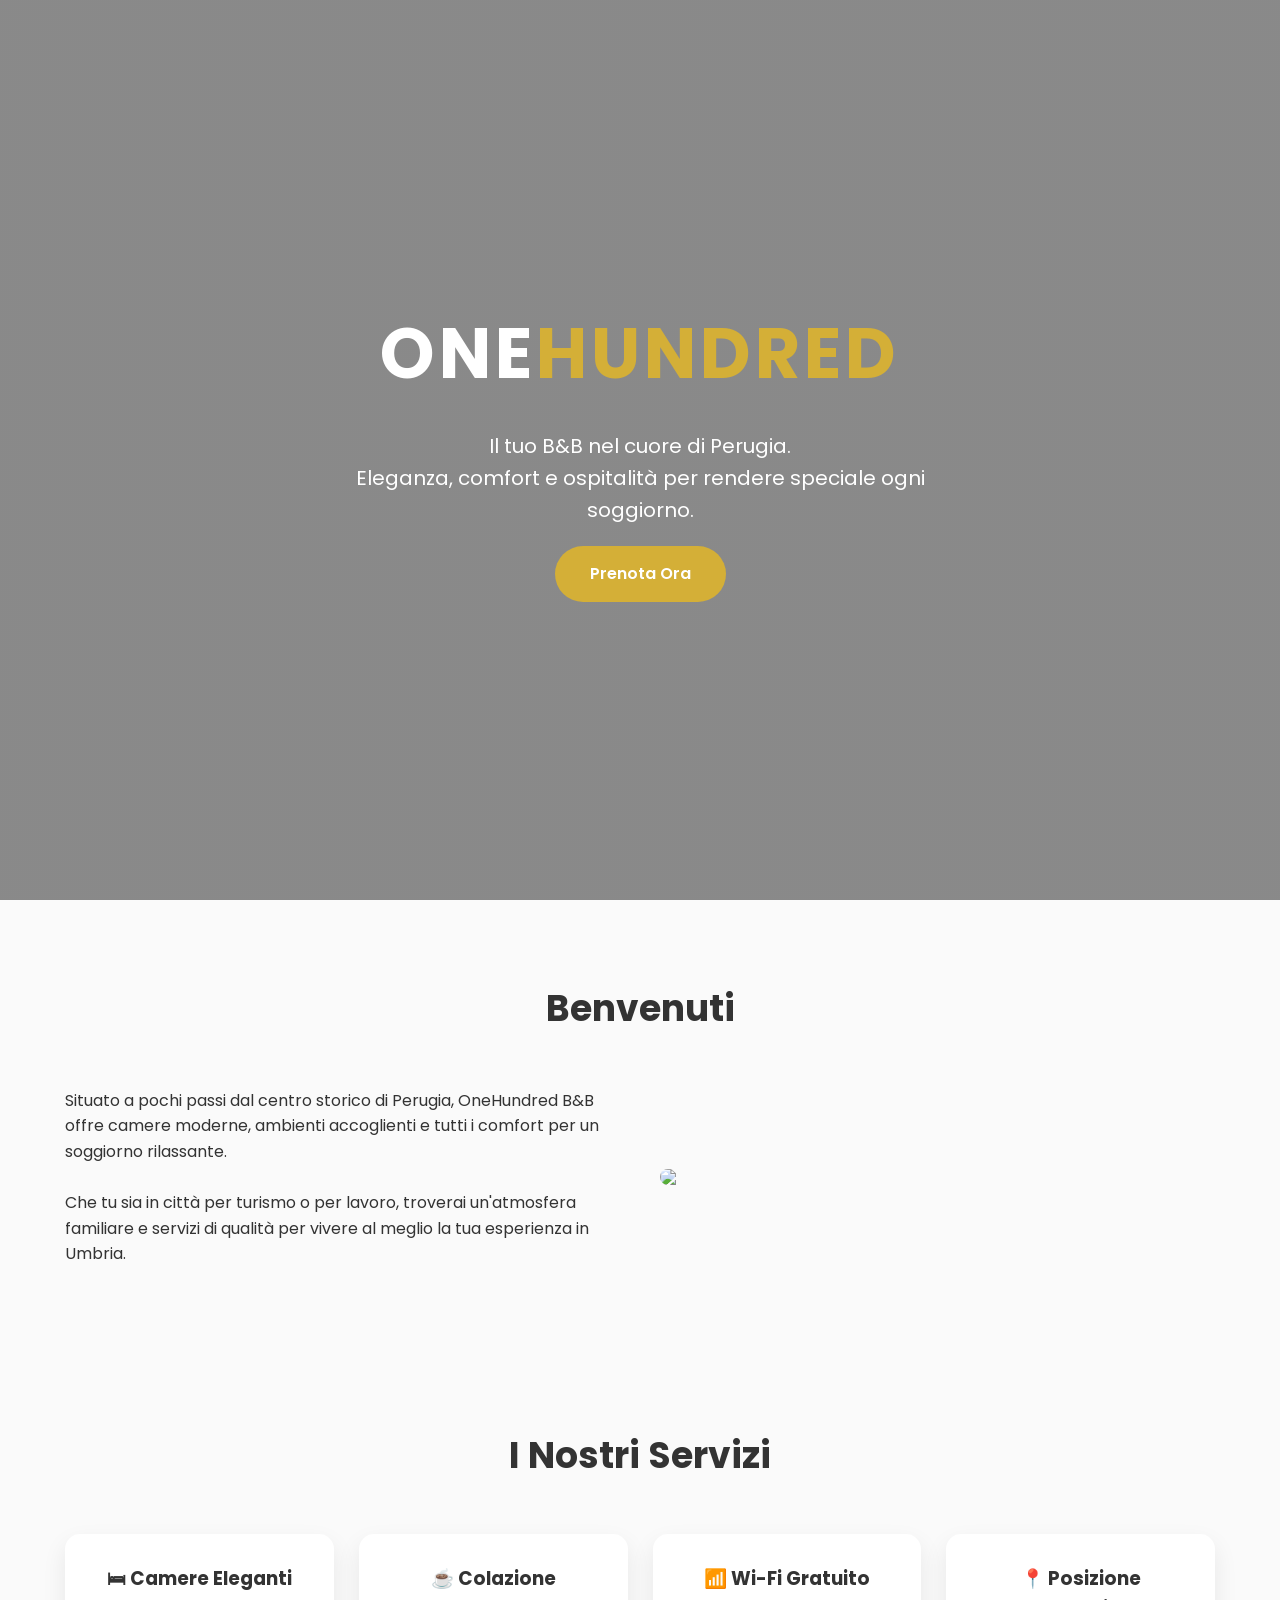
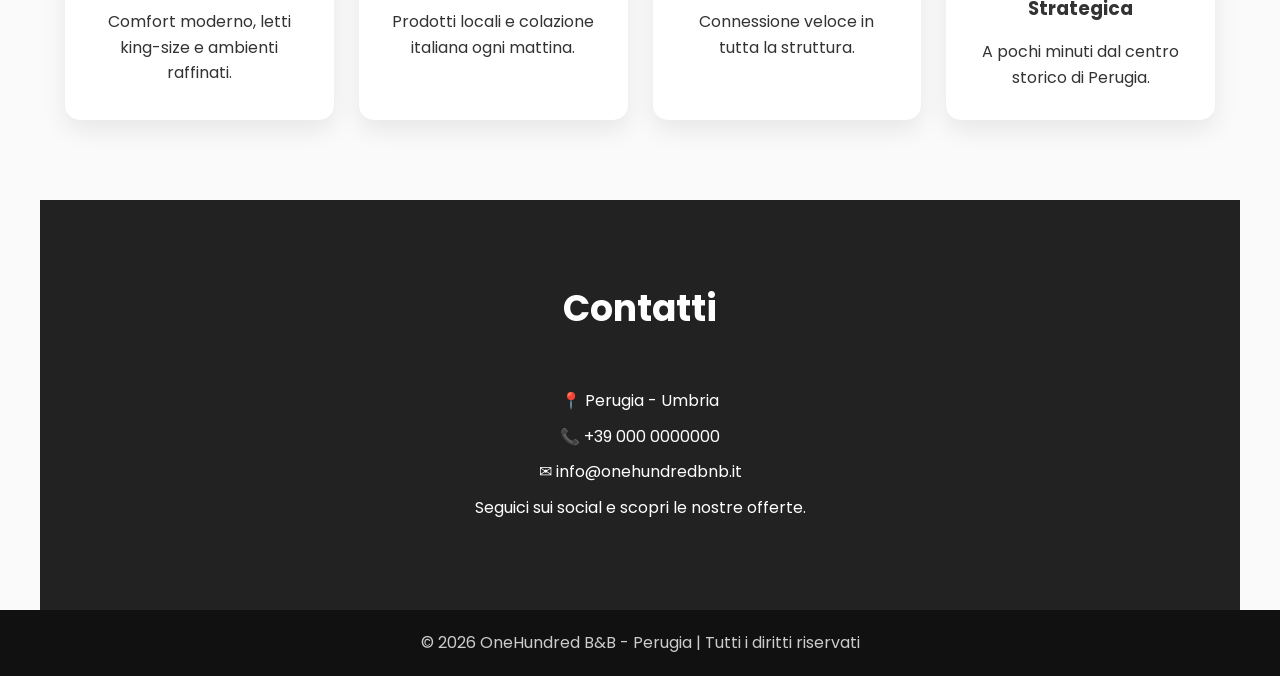
==== Index.html @ 56aeae82 "Add initial HTML structure for OneHundred B&B website This HTML file contains the structure and styl" ====
<!DOCTYPE html>
<html lang="it">
<head>
<meta charset="UTF-8">
<meta name="viewport" content="width=device-width, initial-scale=1.0">
<title>OneHundred B&B - Perugia</title>

<link href="https://fonts.googleapis.com/css2?family=Poppins:wght@300;400;600;700&display=swap" rel="stylesheet">

<style>
*{
    margin:0;
    padding:0;
    box-sizing:border-box;
}

body{
    font-family:'Poppins',sans-serif;
    color:#333;
    line-height:1.6;
    background:#fafafa;
}

header{
    height:100vh;
    background:
        linear-gradient(rgba(0,0,0,.45),rgba(0,0,0,.45)),
        url("https://images.unsplash.com/photo-1506744038136-46273834b3fb?auto=format&fit=crop&w=1600&q=80")
        center/cover;
    display:flex;
    justify-content:center;
    align-items:center;
    text-align:center;
    color:white;
}

.hero{
    max-width:700px;
    padding:20px;
}

.hero h1{
    font-size:70px;
    letter-spacing:4px;
}

.hero span{
    color:#d4af37;
}

.hero p{
    margin:20px 0;
    font-size:20px;
}

.btn{
    display:inline-block;
    background:#d4af37;
    color:white;
    padding:15px 35px;
    border-radius:40px;
    text-decoration:none;
    transition:.3s;
    font-weight:600;
}

.btn:hover{
    background:#b8922d;
}

section{
    max-width:1200px;
    margin:auto;
    padding:80px 25px;
}

h2{
    text-align:center;
    margin-bottom:50px;
    font-size:36px;
}

.about{
    display:grid;
    grid-template-columns:1fr 1fr;
    gap:40px;
    align-items:center;
}

.about img{
    width:100%;
    border-radius:15px;
}

.services{
    display:grid;
    grid-template-columns:repeat(auto-fit,minmax(230px,1fr));
    gap:25px;
}

.card{
    background:white;
    padding:30px;
    border-radius:15px;
    text-align:center;
    box-shadow:0 10px 25px rgba(0,0,0,.08);
    transition:.3s;
}

.card:hover{
    transform:translateY(-8px);
}

.card h3{
    margin-bottom:15px;
}

.contact{
    text-align:center;
    background:#222;
    color:white;
}

.contact p{
    margin:10px 0;
}

footer{
    background:#111;
    color:#ccc;
    text-align:center;
    padding:20px;
}

@media(max-width:800px){

.about{
grid-template-columns:1fr;
}

.hero h1{
font-size:48px;
}

}
</style>

</head>
<body>

<header>

<div class="hero">

<h1>ONE<span>HUNDRED</span></h1>

<p>
Il tuo B&B nel cuore di Perugia.<br>
Eleganza, comfort e ospitalità per rendere speciale ogni soggiorno.
</p>

<a href="#contatti" class="btn">Prenota Ora</a>

</div>

</header>

<section>

<h2>Benvenuti</h2>

<div class="about">

<div>

<p>
Situato a pochi passi dal centro storico di Perugia, OneHundred B&B
offre camere moderne, ambienti accoglienti e tutti i comfort per un
soggiorno rilassante.
</p>

<br>

<p>
Che tu sia in città per turismo o per lavoro, troverai un'atmosfera
familiare e servizi di qualità per vivere al meglio la tua esperienza
in Umbria.
</p>

</div>

<img src="https://images.unsplash.com/photo-1505693416388-ac5ce068fe85?auto=format&fit=crop&w=900&q=80">

</div>

</section>

<section>

<h2>I Nostri Servizi</h2>

<div class="services">

<div class="card">
<h3>🛏 Camere Eleganti</h3>
<p>Comfort moderno, letti king-size e ambienti raffinati.</p>
</div>

<div class="card">
<h3>☕ Colazione</h3>
<p>Prodotti locali e colazione italiana ogni mattina.</p>
</div>

<div class="card">
<h3>📶 Wi-Fi Gratuito</h3>
<p>Connessione veloce in tutta la struttura.</p>
</div>

<div class="card">
<h3>📍 Posizione Strategica</h3>
<p>A pochi minuti dal centro storico di Perugia.</p>
</div>

</div>

</section>

<section class="contact" id="contatti">

<h2>Contatti</h2>

<p>📍 Perugia - Umbria</p>

<p>📞 +39 000 0000000</p>

<p>✉ info@onehundredbnb.it</p>

<p>
Seguici sui social e scopri le nostre offerte.
</p>

</section>

<footer>

© 2026 OneHundred B&B - Perugia | Tutti i diritti riservati

</footer>

</body>
</html>
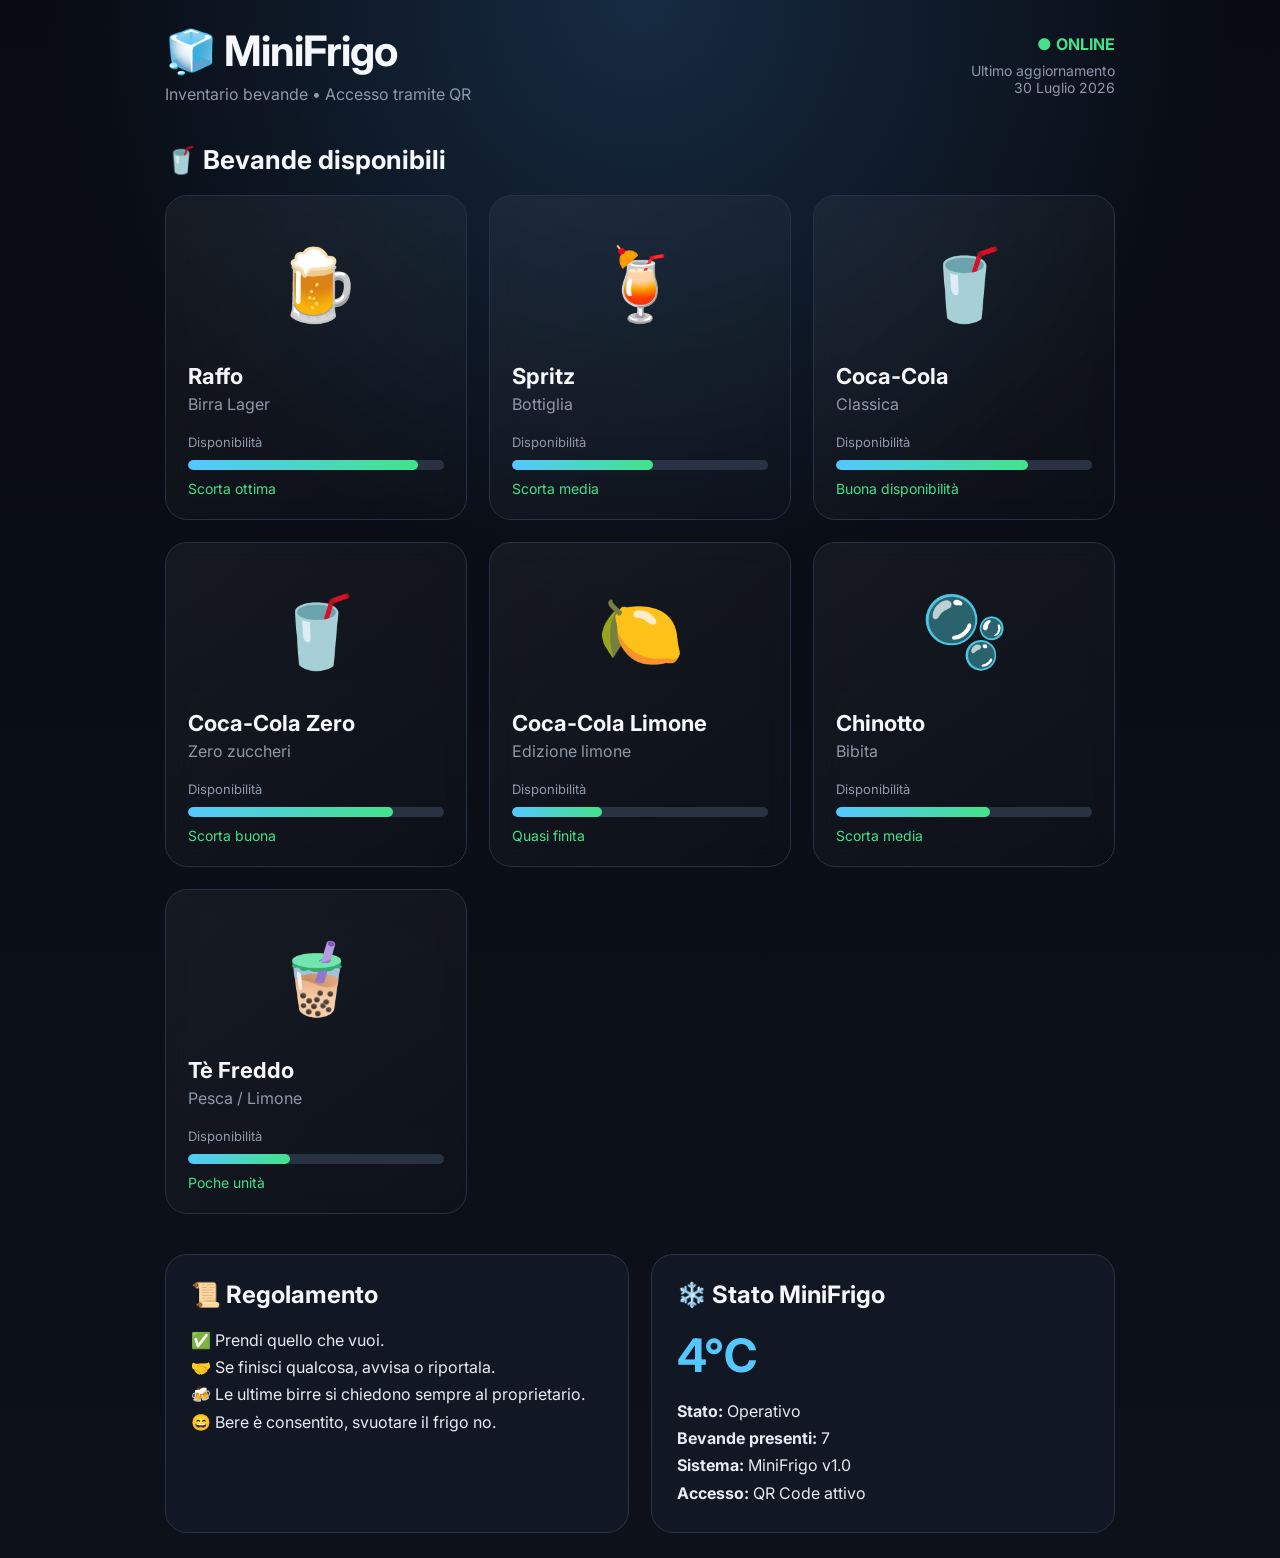
==== commit dbac86a6: "Rename Frigo.html to Index.html" ====
--- a/Index.html
+++ b/Index.html
@@ -1,251 +1,711 @@
 <!DOCTYPE html>
 <html lang="it">
 <head>
+
 <meta charset="UTF-8">
 <meta name="viewport" content="width=device-width, initial-scale=1.0">
-<title>OneHundred B&B - Perugia</title>
-
-<link href="https://fonts.googleapis.com/css2?family=Poppins:wght@300;400;600;700&display=swap" rel="stylesheet">
+
+<title>MiniFrigo</title>
+
+<link href="https://fonts.googleapis.com/css2?family=Inter:wght@300;400;600;700&display=swap" rel="stylesheet">
 
 <style>
+
+:root{
+    --bg:#080b12;
+    --card:#121823;
+    --card-light:#182232;
+    --border:#263247;
+    --text:#f5f7fb;
+    --muted:#8d99aa;
+    --ice:#55c7ff;
+    --green:#43e28a;
+    --yellow:#ffd34d;
+    --orange:#ff9d42;
+}
+
 *{
     margin:0;
     padding:0;
     box-sizing:border-box;
+    font-family:'Inter',sans-serif;
 }
 
 body{
-    font-family:'Poppins',sans-serif;
-    color:#333;
-    line-height:1.6;
-    background:#fafafa;
-}
+
+    background:
+    radial-gradient(circle at top,#162b42 0%,transparent 35%),
+    linear-gradient(180deg,#080b12,#0d111a);
+
+    color:var(--text);
+    min-height:100vh;
+
+}
+
+
+.container{
+
+    max-width:1000px;
+    margin:auto;
+    padding:25px;
+
+}
+
+
+/* HEADER */
 
 header{
-    height:100vh;
+
+    display:flex;
+    justify-content:space-between;
+    align-items:center;
+    margin-bottom:40px;
+
+}
+
+
+.logo h1{
+
+    font-size:42px;
+    letter-spacing:-1px;
+
+}
+
+
+.logo p{
+
+    margin-top:8px;
+    color:var(--muted);
+
+}
+
+
+.status{
+
+    text-align:right;
+
+}
+
+
+.online{
+
+    color:var(--green);
+    font-weight:700;
+
+}
+
+
+.update{
+
+    margin-top:8px;
+    color:var(--muted);
+    font-size:14px;
+
+}
+
+
+
+/* TITOLI */
+
+.section-title{
+
+    font-size:26px;
+    margin-bottom:20px;
+
+}
+
+
+
+/* CARD BEVANDE */
+
+
+.grid{
+
+    display:grid;
+    grid-template-columns:repeat(auto-fit,minmax(270px,1fr));
+    gap:22px;
+
+}
+
+
+
+.card{
+
     background:
-        linear-gradient(rgba(0,0,0,.45),rgba(0,0,0,.45)),
-        url("https://images.unsplash.com/photo-1506744038136-46273834b3fb?auto=format&fit=crop&w=1600&q=80")
-        center/cover;
+    linear-gradient(
+        145deg,
+        rgba(255,255,255,.05),
+        rgba(255,255,255,.01)
+    );
+
+    backdrop-filter:blur(12px);
+
+    border:1px solid var(--border);
+
+    border-radius:22px;
+
+    padding:22px;
+
+    transition:.3s;
+
+}
+
+
+
+.card:hover{
+
+    transform:translateY(-5px);
+
+    border-color:var(--ice);
+
+}
+
+
+
+.product-image{
+
+    height:130px;
+
     display:flex;
+    align-items:center;
     justify-content:center;
-    align-items:center;
-    text-align:center;
-    color:white;
-}
-
-.hero{
-    max-width:700px;
-    padding:20px;
-}
-
-.hero h1{
+
     font-size:70px;
-    letter-spacing:4px;
-}
-
-.hero span{
-    color:#d4af37;
-}
-
-.hero p{
-    margin:20px 0;
-    font-size:20px;
-}
-
-.btn{
-    display:inline-block;
-    background:#d4af37;
-    color:white;
-    padding:15px 35px;
-    border-radius:40px;
-    text-decoration:none;
-    transition:.3s;
-    font-weight:600;
-}
-
-.btn:hover{
-    background:#b8922d;
-}
-
-section{
-    max-width:1200px;
-    margin:auto;
-    padding:80px 25px;
-}
-
-h2{
-    text-align:center;
-    margin-bottom:50px;
-    font-size:36px;
-}
-
-.about{
+
+    margin-bottom:15px;
+
+}
+
+
+
+.name{
+
+    font-size:22px;
+    font-weight:700;
+
+}
+
+
+.type{
+
+    color:var(--muted);
+    margin-top:5px;
+
+}
+
+
+
+/* QUANTITA */
+
+
+.stock{
+
+    margin-top:20px;
+
+}
+
+
+.stock-label{
+
+    font-size:13px;
+    color:var(--muted);
+    margin-bottom:10px;
+
+}
+
+
+.bar{
+
+    height:10px;
+
+    background:#293243;
+
+    border-radius:20px;
+
+    overflow:hidden;
+
+}
+
+
+
+.fill{
+
+    height:100%;
+
+    border-radius:20px;
+
+    background:linear-gradient(
+        90deg,
+        var(--ice),
+        var(--green)
+    );
+
+}
+
+
+
+.amount{
+
+    margin-top:10px;
+
+    font-size:14px;
+
+    color:var(--green);
+
+}
+
+
+
+/* PANNELLI */
+
+
+.info{
+
+    margin-top:40px;
+
     display:grid;
-    grid-template-columns:1fr 1fr;
-    gap:40px;
-    align-items:center;
-}
-
-.about img{
-    width:100%;
-    border-radius:15px;
-}
-
-.services{
-    display:grid;
-    grid-template-columns:repeat(auto-fit,minmax(230px,1fr));
-    gap:25px;
-}
-
-.card{
-    background:white;
-    padding:30px;
-    border-radius:15px;
-    text-align:center;
-    box-shadow:0 10px 25px rgba(0,0,0,.08);
-    transition:.3s;
-}
-
-.card:hover{
-    transform:translateY(-8px);
-}
-
-.card h3{
-    margin-bottom:15px;
-}
-
-.contact{
-    text-align:center;
-    background:#222;
-    color:white;
-}
-
-.contact p{
-    margin:10px 0;
-}
-
-footer{
-    background:#111;
-    color:#ccc;
-    text-align:center;
-    padding:20px;
-}
-
-@media(max-width:800px){
-
-.about{
-grid-template-columns:1fr;
-}
-
-.hero h1{
-font-size:48px;
-}
-
-}
+
+    grid-template-columns:repeat(auto-fit,minmax(300px,1fr));
+
+    gap:22px;
+
+}
+
+
+
+.panel{
+
+    background:var(--card);
+
+    border:1px solid var(--border);
+
+    border-radius:22px;
+
+    padding:25px;
+
+}
+
+
+
+.panel h2{
+
+    margin-bottom:18px;
+
+}
+
+
+
+.panel p{
+
+    line-height:1.7;
+
+    color:#e7ebf2;
+
+}
+
+
+
+/* TEMPERATURA */
+
+
+.temperature{
+
+    font-size:46px;
+
+    font-weight:700;
+
+    color:var(--ice);
+
+    margin:15px 0;
+
+}
+
+
+
+/* FOOTER VOLUTAMENTE VUOTO */
+
 </style>
 
 </head>
+
 <body>
 
+
+<div class="container">
+
 <header>
 
-<div class="hero">
-
-<h1>ONE<span>HUNDRED</span></h1>
+<div class="logo">
+
+<h1>🧊 MiniFrigo</h1>
+
+<p>Inventario bevande • Accesso tramite QR</p>
+
+</div>
+
+
+<div class="status">
+
+<div class="online">
+● ONLINE
+</div>
+
+<div class="update">
+
+Ultimo aggiornamento<br>
+
+30 Luglio 2026
+
+</div>
+
+</div>
+
+</header>
+
+
+<h2 class="section-title">
+🥤 Bevande disponibili
+</h2>
+
+
+<div class="grid">
+  <!-- RAFFO -->
+
+<div class="card">
+
+<div class="product-image">
+🍺
+</div>
+
+<div class="name">
+Raffo
+</div>
+
+<div class="type">
+Birra Lager
+</div>
+
+
+<div class="stock">
+
+<div class="stock-label">
+Disponibilità
+</div>
+
+<div class="bar">
+<div class="fill" style="width:90%"></div>
+</div>
+
+<div class="amount">
+Scorta ottima
+</div>
+
+</div>
+
+</div>
+
+
+
+<!-- SPRITZ -->
+
+<div class="card">
+
+<div class="product-image">
+🍹
+</div>
+
+<div class="name">
+Spritz
+</div>
+
+<div class="type">
+Bottiglia
+</div>
+
+
+<div class="stock">
+
+<div class="stock-label">
+Disponibilità
+</div>
+
+<div class="bar">
+<div class="fill" style="width:55%"></div>
+</div>
+
+<div class="amount">
+Scorta media
+</div>
+
+</div>
+
+</div>
+
+
+
+<!-- COCA COLA -->
+
+<div class="card">
+
+<div class="product-image">
+🥤
+</div>
+
+<div class="name">
+Coca-Cola
+</div>
+
+<div class="type">
+Classica
+</div>
+
+
+<div class="stock">
+
+<div class="stock-label">
+Disponibilità
+</div>
+
+<div class="bar">
+<div class="fill" style="width:75%"></div>
+</div>
+
+<div class="amount">
+Buona disponibilità
+</div>
+
+</div>
+
+</div>
+
+
+
+<!-- COCA ZERO -->
+
+<div class="card">
+
+<div class="product-image">
+🥤
+</div>
+
+<div class="name">
+Coca-Cola Zero
+</div>
+
+<div class="type">
+Zero zuccheri
+</div>
+
+
+<div class="stock">
+
+<div class="stock-label">
+Disponibilità
+</div>
+
+<div class="bar">
+<div class="fill" style="width:80%"></div>
+</div>
+
+<div class="amount">
+Scorta buona
+</div>
+
+</div>
+
+</div>
+
+
+
+<!-- COCA LIMONE -->
+
+<div class="card">
+
+<div class="product-image">
+🍋
+</div>
+
+<div class="name">
+Coca-Cola Limone
+</div>
+
+<div class="type">
+Edizione limone
+</div>
+
+
+<div class="stock">
+
+<div class="stock-label">
+Disponibilità
+</div>
+
+<div class="bar">
+<div class="fill" style="width:35%"></div>
+</div>
+
+<div class="amount">
+Quasi finita
+</div>
+
+</div>
+
+</div>
+
+
+
+<!-- CHINOTTO -->
+
+<div class="card">
+
+<div class="product-image">
+🫧
+</div>
+
+<div class="name">
+Chinotto
+</div>
+
+<div class="type">
+Bibita
+</div>
+
+
+<div class="stock">
+
+<div class="stock-label">
+Disponibilità
+</div>
+
+<div class="bar">
+<div class="fill" style="width:60%"></div>
+</div>
+
+<div class="amount">
+Scorta media
+</div>
+
+</div>
+
+</div>
+
+
+
+<!-- THE -->
+
+<div class="card">
+
+<div class="product-image">
+🧋
+</div>
+
+<div class="name">
+Tè Freddo
+</div>
+
+<div class="type">
+Pesca / Limone
+</div>
+
+
+<div class="stock">
+
+<div class="stock-label">
+Disponibilità
+</div>
+
+<div class="bar">
+<div class="fill" style="width:40%"></div>
+</div>
+
+<div class="amount">
+Poche unità
+</div>
+
+</div>
+
+</div>
+
+
+</div>
+
+
+
+<!-- PANNELLI INFORMATIVI -->
+
+<div class="info">
+
+
+<div class="panel">
+
+<h2>
+📜 Regolamento
+</h2>
+
 
 <p>
-Il tuo B&B nel cuore di Perugia.<br>
-Eleganza, comfort e ospitalità per rendere speciale ogni soggiorno.
+✅ Prendi quello che vuoi.
 </p>
 
-<a href="#contatti" class="btn">Prenota Ora</a>
-
-</div>
-
-</header>
-
-<section>
-
-<h2>Benvenuti</h2>
-
-<div class="about">
-
-<div>
-
 <p>
-Situato a pochi passi dal centro storico di Perugia, OneHundred B&B
-offre camere moderne, ambienti accoglienti e tutti i comfort per un
-soggiorno rilassante.
+🤝 Se finisci qualcosa, avvisa o riportala.
 </p>
 
-<br>
-
 <p>
-Che tu sia in città per turismo o per lavoro, troverai un'atmosfera
-familiare e servizi di qualità per vivere al meglio la tua esperienza
-in Umbria.
+🍻 Le ultime birre si chiedono sempre al proprietario.
 </p>
 
-</div>
-
-<img src="https://images.unsplash.com/photo-1505693416388-ac5ce068fe85?auto=format&fit=crop&w=900&q=80">
-
-</div>
-
-</section>
-
-<section>
-
-<h2>I Nostri Servizi</h2>
-
-<div class="services">
-
-<div class="card">
-<h3>🛏 Camere Eleganti</h3>
-<p>Comfort moderno, letti king-size e ambienti raffinati.</p>
-</div>
-
-<div class="card">
-<h3>☕ Colazione</h3>
-<p>Prodotti locali e colazione italiana ogni mattina.</p>
-</div>
-
-<div class="card">
-<h3>📶 Wi-Fi Gratuito</h3>
-<p>Connessione veloce in tutta la struttura.</p>
-</div>
-
-<div class="card">
-<h3>📍 Posizione Strategica</h3>
-<p>A pochi minuti dal centro storico di Perugia.</p>
-</div>
-
-</div>
-
-</section>
-
-<section class="contact" id="contatti">
-
-<h2>Contatti</h2>
-
-<p>📍 Perugia - Umbria</p>
-
-<p>📞 +39 000 0000000</p>
-
-<p>✉ info@onehundredbnb.it</p>
-
 <p>
-Seguici sui social e scopri le nostre offerte.
+😄 Bere è consentito, svuotare il frigo no.
 </p>
 
-</section>
-
-<footer>
-
-© 2026 OneHundred B&B - Perugia | Tutti i diritti riservati
-
-</footer>
+
+</div>
+
+
+
+<div class="panel">
+
+
+<h2>
+❄️ Stato MiniFrigo
+</h2>
+
+
+<div class="temperature">
+4°C
+</div>
+
+
+<p>
+<strong>Stato:</strong> Operativo
+</p>
+
+
+<p>
+<strong>Bevande presenti:</strong> 7
+</p>
+
+
+<p>
+<strong>Sistema:</strong> MiniFrigo v1.0
+</p>
+
+
+<p>
+<strong>Accesso:</strong> QR Code attivo
+</p>
+
+
+</div>
+
+
+</div>
+
+
+</div>
+
 
 </body>
+
 </html>
